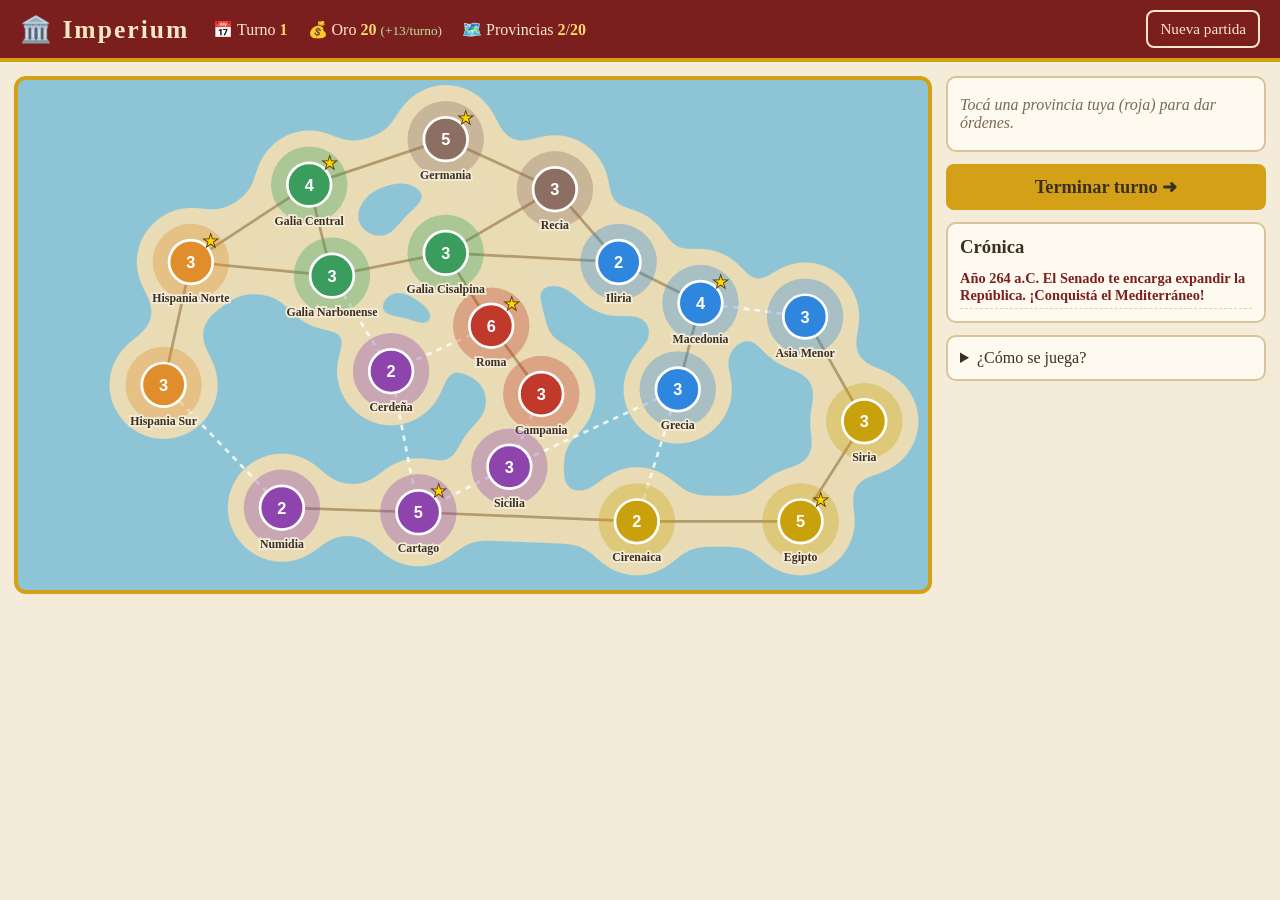
==== index.html @ 151c3be0 "Primera versión jugable de Imperium: conquista del Mediterráneo Co-Authored-By: Claude Opus 5.5 <nor" ====
<!DOCTYPE html>
<html lang="es">
<head>
  <meta charset="UTF-8">
  <meta name="viewport" content="width=device-width, initial-scale=1">
  <title>Imperium – Conquistá el Mediterráneo</title>
  <link rel="stylesheet" href="css/estilo.css">
</head>
<body>
  <header>
    <h1>🏛️ Imperium</h1>
    <div class="stats">
      <span>📅 Turno <b id="turno">1</b></span>
      <span>💰 Oro <b id="oro">0</b> <small id="ingreso"></small></span>
      <span>🗺️ Provincias <b id="cant-prov">0</b>/<b id="total-prov">0</b></span>
    </div>
    <button id="btn-nueva" class="secundario">Nueva partida</button>
  </header>

  <main>
    <section id="mapa-contenedor">
      <svg id="mapa" viewBox="0 0 1000 560" aria-label="Mapa del Mediterráneo"></svg>
    </section>

    <aside id="panel">
      <div id="info" class="caja">
        <p class="ayuda">Tocá una provincia para ver su información.</p>
      </div>

      <div id="acciones" class="caja oculto">
        <label>Legiones a mover: <b id="cant-valor">1</b></label>
        <input type="range" id="cantidad" min="1" max="1" value="1">
        <p class="ayuda">Ahora tocá una provincia vecina (resaltada) para moverte o atacar.</p>
        <div class="fila">
          <button id="btn-reclutar">Reclutar 1 legión (10 💰)</button>
          <button id="btn-reclutar5">Reclutar 5 (50 💰)</button>
        </div>
      </div>

      <button id="btn-turno" class="grande">Terminar turno ➜</button>

      <div class="caja">
        <h3>Crónica</h3>
        <ul id="log"></ul>
      </div>

      <details class="caja">
        <summary>¿Cómo se juega?</summary>
        <ul class="reglas">
          <li>Sos <b style="color:#c0392b">Roma</b>. Ganás si conquistás todas las provincias. Perdés si cae Roma.</li>
          <li>Tocá una provincia tuya, elegí cuántas legiones mandar y tocá una vecina.</li>
          <li>Si la vecina es tuya, las tropas se mueven. Si es enemiga, hay batalla.</li>
          <li>Siempre queda al menos 1 legión cuidando la provincia.</li>
          <li>Las tropas que se mueven o se reclutan descansan hasta el próximo turno.</li>
          <li>Las capitales (★) se defienden mejor, y Roma todavía más.</li>
          <li>Los primeros 2 turnos los enemigos solo se arman: aprovechá para organizarte.</li>
          <li>Al terminar el turno cobrás el oro de tus provincias y los enemigos actúan.</li>
        </ul>
      </details>
    </aside>
  </main>

  <div id="cartel" class="oculto">
    <div class="cartel-caja">
      <h2 id="cartel-titulo"></h2>
      <p id="cartel-texto"></p>
      <button id="cartel-btn">Jugar de nuevo</button>
    </div>
  </div>

  <script src="data/provincias.js"></script>
  <script src="js/juego.js"></script>
</body>
</html>
---- css/estilo.css ----
* { box-sizing: border-box; }

body {
  margin: 0;
  font-family: Georgia, "Times New Roman", serif;
  background: #f4ecd8;
  color: #3b2f22;
}

header {
  display: flex;
  align-items: center;
  gap: 24px;
  flex-wrap: wrap;
  padding: 10px 20px;
  background: #7b1e1e;
  color: #fbe9c6;
  border-bottom: 4px solid #d4a017;
}
header h1 { margin: 0; font-size: 1.6rem; letter-spacing: 2px; }
.stats { display: flex; gap: 20px; flex-wrap: wrap; flex: 1; }
.stats b { color: #ffd76a; }
.stats small { color: #b8e6a0; }

main {
  display: grid;
  grid-template-columns: 1fr 320px;
  gap: 14px;
  padding: 14px;
}
@media (max-width: 900px) {
  main { grid-template-columns: 1fr; }
}

#mapa-contenedor {
  background: #8ec5d6;
  border: 4px solid #d4a017;
  border-radius: 12px;
  overflow: hidden;
}
#mapa { width: 100%; height: auto; display: block; }

/* Mapa */
.ruta { stroke: #b39b6e; stroke-width: 3; }
.ruta.mar { stroke: #ffffff; stroke-dasharray: 6 6; opacity: .8; }
.prov { cursor: pointer; }
.prov .halo { opacity: .35; transition: opacity .2s; }
.prov:hover .halo { opacity: .6; }
.prov .ficha { stroke: #fff; stroke-width: 3; transition: stroke .2s; }
.prov .num { fill: #fff; font: bold 18px sans-serif; text-anchor: middle; dominant-baseline: central; pointer-events: none; }
.prov .nombre { fill: #3b2f22; font: bold 13px Georgia, serif; text-anchor: middle; pointer-events: none;
  paint-order: stroke; stroke: #f4ecd8; stroke-width: 4px; }
.prov .estrella { fill: #ffd700; font-size: 16px; text-anchor: middle; pointer-events: none;
  paint-order: stroke; stroke: #5a3d00; stroke-width: 2px; }
.prov.seleccionada .ficha { stroke: #ffd700; stroke-width: 6; }
.prov.objetivo .anillo { display: block; }
.anillo { display: none; fill: none; stroke: #ffd700; stroke-width: 3; stroke-dasharray: 8 5;
  animation: girar 4s linear infinite; transform-box: fill-box; transform-origin: center; }
@keyframes girar { to { transform: rotate(360deg); } }
.prov.atacada .ficha { animation: golpe .5s ease 2; }
@keyframes golpe { 50% { stroke: #ff3b3b; stroke-width: 8; } }

/* Panel */
#panel { display: flex; flex-direction: column; gap: 12px; }
.caja {
  background: #fffaf0;
  border: 2px solid #d9c39a;
  border-radius: 10px;
  padding: 12px;
}
.caja h3 { margin: 0 0 8px; }
.oculto { display: none !important; }
.ayuda { color: #7a6a55; font-style: italic; margin: 6px 0; }
.fila { display: flex; gap: 6px; flex-wrap: wrap; }
input[type=range] { width: 100%; accent-color: #7b1e1e; }

button {
  font-family: inherit;
  font-size: .95rem;
  padding: 8px 12px;
  border: none;
  border-radius: 8px;
  background: #7b1e1e;
  color: #fbe9c6;
  cursor: pointer;
}
button:hover:not(:disabled) { background: #9b2a2a; }
button:disabled { opacity: .45; cursor: not-allowed; }
button.grande { font-size: 1.15rem; padding: 12px; background: #d4a017; color: #3b2f22; font-weight: bold; }
button.grande:hover { background: #e8b52a; }
button.secundario { background: transparent; border: 2px solid #fbe9c6; }

#info h2 { margin: 0 0 6px; display: flex; align-items: center; gap: 8px; }
.punto { width: 14px; height: 14px; border-radius: 50%; display: inline-block; }

#log { list-style: none; margin: 0; padding: 0; max-height: 260px; overflow-y: auto; font-size: .9rem; }
#log li { padding: 4px 0; border-bottom: 1px dashed #e0d0b0; }
#log li.bien { color: #22783a; }
#log li.mal { color: #b02a2a; }
#log li.turno { font-weight: bold; color: #7b1e1e; }
.reglas { padding-left: 18px; font-size: .9rem; }

/* Cartel de victoria / derrota */
#cartel {
  position: fixed; inset: 0;
  background: rgba(0,0,0,.55);
  display: flex; align-items: center; justify-content: center;
}
.cartel-caja {
  background: #fffaf0; border: 4px solid #d4a017; border-radius: 14px;
  padding: 30px; text-align: center; max-width: 420px;
}
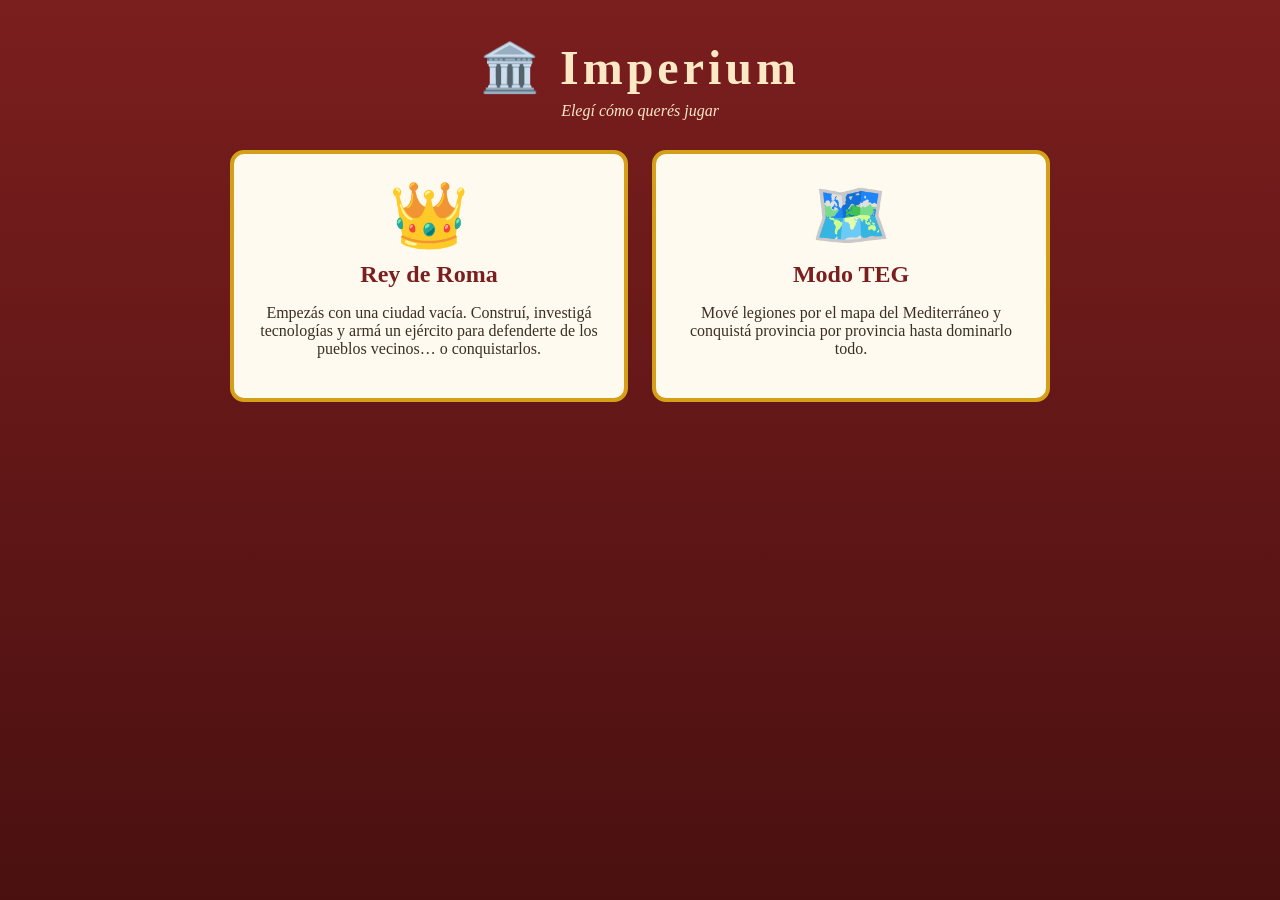
==== commit a1fce2a0: "Modo Rey de Roma: ciudad, edificios, tecnologías y ejército; menú de inicio Co-Authored-By: Claude O" ====
--- a/index.html
+++ b/index.html
@@ -3,72 +3,23 @@
 <head>
   <meta charset="UTF-8">
   <meta name="viewport" content="width=device-width, initial-scale=1">
-  <title>Imperium – Conquistá el Mediterráneo</title>
+  <title>Imperium</title>
   <link rel="stylesheet" href="css/estilo.css">
 </head>
-<body>
-  <header>
-    <h1>🏛️ Imperium</h1>
-    <div class="stats">
-      <span>📅 Turno <b id="turno">1</b></span>
-      <span>💰 Oro <b id="oro">0</b> <small id="ingreso"></small></span>
-      <span>🗺️ Provincias <b id="cant-prov">0</b>/<b id="total-prov">0</b></span>
-    </div>
-    <button id="btn-nueva" class="secundario">Nueva partida</button>
-  </header>
-
-  <main>
-    <section id="mapa-contenedor">
-      <svg id="mapa" viewBox="0 0 1000 560" aria-label="Mapa del Mediterráneo"></svg>
-    </section>
-
-    <aside id="panel">
-      <div id="info" class="caja">
-        <p class="ayuda">Tocá una provincia para ver su información.</p>
-      </div>
-
-      <div id="acciones" class="caja oculto">
-        <label>Legiones a mover: <b id="cant-valor">1</b></label>
-        <input type="range" id="cantidad" min="1" max="1" value="1">
-        <p class="ayuda">Ahora tocá una provincia vecina (resaltada) para moverte o atacar.</p>
-        <div class="fila">
-          <button id="btn-reclutar">Reclutar 1 legión (10 💰)</button>
-          <button id="btn-reclutar5">Reclutar 5 (50 💰)</button>
-        </div>
-      </div>
-
-      <button id="btn-turno" class="grande">Terminar turno ➜</button>
-
-      <div class="caja">
-        <h3>Crónica</h3>
-        <ul id="log"></ul>
-      </div>
-
-      <details class="caja">
-        <summary>¿Cómo se juega?</summary>
-        <ul class="reglas">
-          <li>Sos <b style="color:#c0392b">Roma</b>. Ganás si conquistás todas las provincias. Perdés si cae Roma.</li>
-          <li>Tocá una provincia tuya, elegí cuántas legiones mandar y tocá una vecina.</li>
-          <li>Si la vecina es tuya, las tropas se mueven. Si es enemiga, hay batalla.</li>
-          <li>Siempre queda al menos 1 legión cuidando la provincia.</li>
-          <li>Las tropas que se mueven o se reclutan descansan hasta el próximo turno.</li>
-          <li>Las capitales (★) se defienden mejor, y Roma todavía más.</li>
-          <li>Los primeros 2 turnos los enemigos solo se arman: aprovechá para organizarte.</li>
-          <li>Al terminar el turno cobrás el oro de tus provincias y los enemigos actúan.</li>
-        </ul>
-      </details>
-    </aside>
-  </main>
-
-  <div id="cartel" class="oculto">
-    <div class="cartel-caja">
-      <h2 id="cartel-titulo"></h2>
-      <p id="cartel-texto"></p>
-      <button id="cartel-btn">Jugar de nuevo</button>
-    </div>
+<body class="menu">
+  <h1 class="menu-titulo">🏛️ Imperium</h1>
+  <p class="menu-sub">Elegí cómo querés jugar</p>
+  <div class="modos">
+    <a class="modo" href="ciudad.html">
+      <span class="modo-icono">👑</span>
+      <h2>Rey de Roma</h2>
+      <p>Empezás con una ciudad vacía. Construí, investigá tecnologías y armá un ejército para defenderte de los pueblos vecinos… o conquistarlos.</p>
+    </a>
+    <a class="modo" href="teg.html">
+      <span class="modo-icono">🗺️</span>
+      <h2>Modo TEG</h2>
+      <p>Mové legiones por el mapa del Mediterráneo y conquistá provincia por provincia hasta dominarlo todo.</p>
+    </a>
   </div>
-
-  <script src="data/provincias.js"></script>
-  <script src="js/juego.js"></script>
 </body>
 </html>
--- a/css/estilo.css
+++ b/css/estilo.css
@@ -110,3 +110,19 @@
   background: #fffaf0; border: 4px solid #d4a017; border-radius: 14px;
   padding: 30px; text-align: center; max-width: 420px;
 }
+
+/* Botón para volver al menú */
+a.volver { color: #fbe9c6; text-decoration: none; font-size: 1.4rem; padding: 0 6px; }
+a.volver:hover { color: #ffd76a; }
+
+/* Menú de inicio */
+body.menu { min-height: 100vh; display: flex; flex-direction: column; align-items: center; padding: 40px 16px;
+  background: linear-gradient(#7b1e1e, #4a1010); color: #fbe9c6; }
+.menu-titulo { font-size: 3rem; margin: 0; letter-spacing: 4px; }
+.menu-sub { font-style: italic; margin: 6px 0 30px; }
+.modos { display: flex; gap: 24px; flex-wrap: wrap; justify-content: center; max-width: 820px; }
+.modo { flex: 1 1 300px; background: #fffaf0; color: #3b2f22; text-decoration: none; text-align: center;
+  border: 4px solid #d4a017; border-radius: 14px; padding: 24px; transition: transform .15s; }
+.modo:hover { transform: translateY(-4px) scale(1.02); }
+.modo-icono { font-size: 4rem; }
+.modo h2 { margin: 8px 0; color: #7b1e1e; }
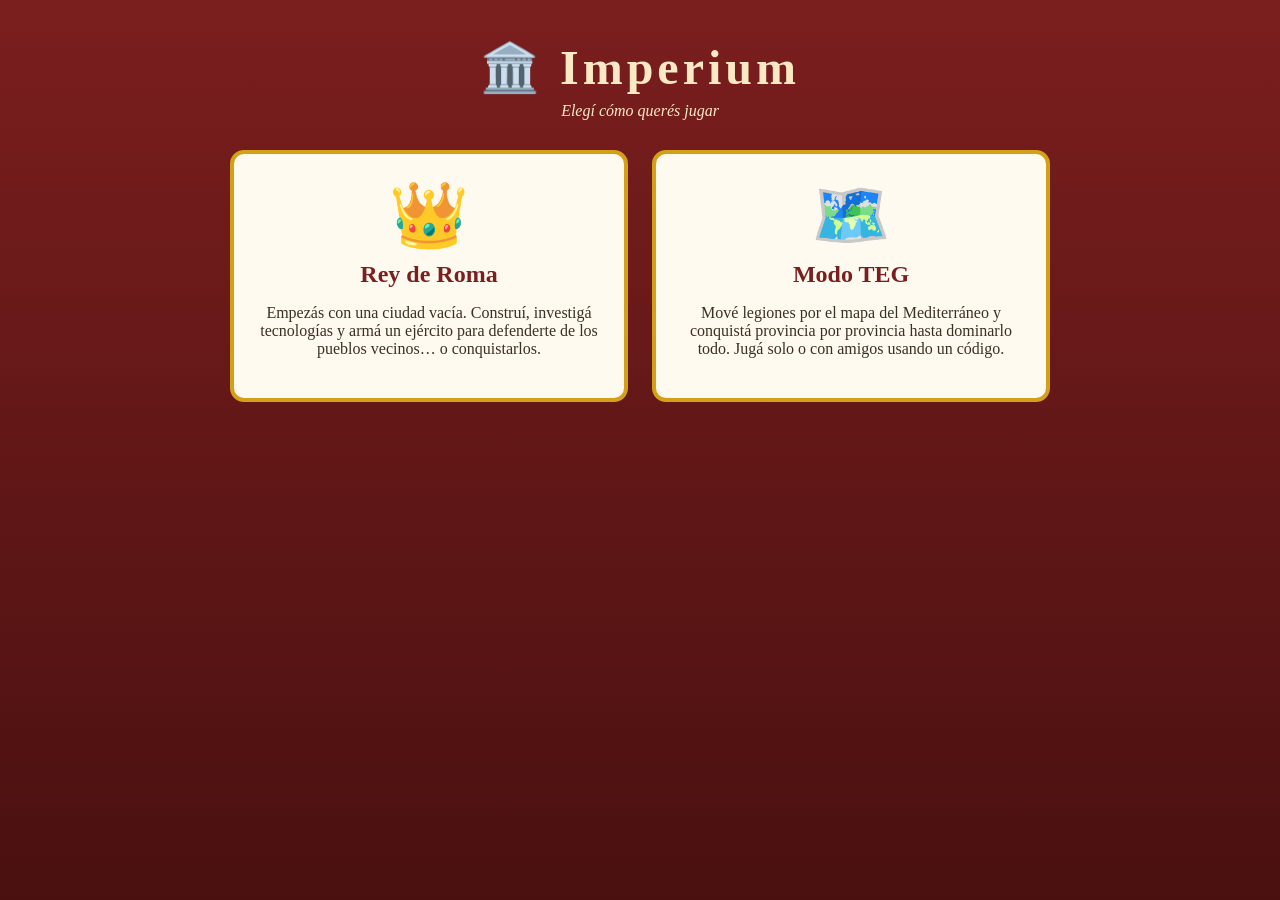
==== commit cd4d7b32: "Modo TEG: jugar con amigos usando un código de sala Co-Authored-By: Claude Opus 5.5 <noreply@anthrop" ====
--- a/index.html
+++ b/index.html
@@ -4,7 +4,10 @@
   <meta charset="UTF-8">
   <meta name="viewport" content="width=device-width, initial-scale=1">
   <title>Imperium</title>
-  <link rel="stylesheet" href="css/estilo.css">
+  <!-- Se cargan con la hora en la dirección para que el navegador nunca use copias viejas de los archivos -->
+  <script>
+    for (const f of ["css/estilo.css"]) document.write(`<link rel="stylesheet" href="${f}?v=${Date.now()}">`);
+  </script>
 </head>
 <body class="menu">
   <h1 class="menu-titulo">🏛️ Imperium</h1>
@@ -18,7 +21,7 @@
     <a class="modo" href="teg.html">
       <span class="modo-icono">🗺️</span>
       <h2>Modo TEG</h2>
-      <p>Mové legiones por el mapa del Mediterráneo y conquistá provincia por provincia hasta dominarlo todo.</p>
+      <p>Mové legiones por el mapa del Mediterráneo y conquistá provincia por provincia hasta dominarlo todo. Jugá solo o con amigos usando un código.</p>
     </a>
   </div>
 </body>
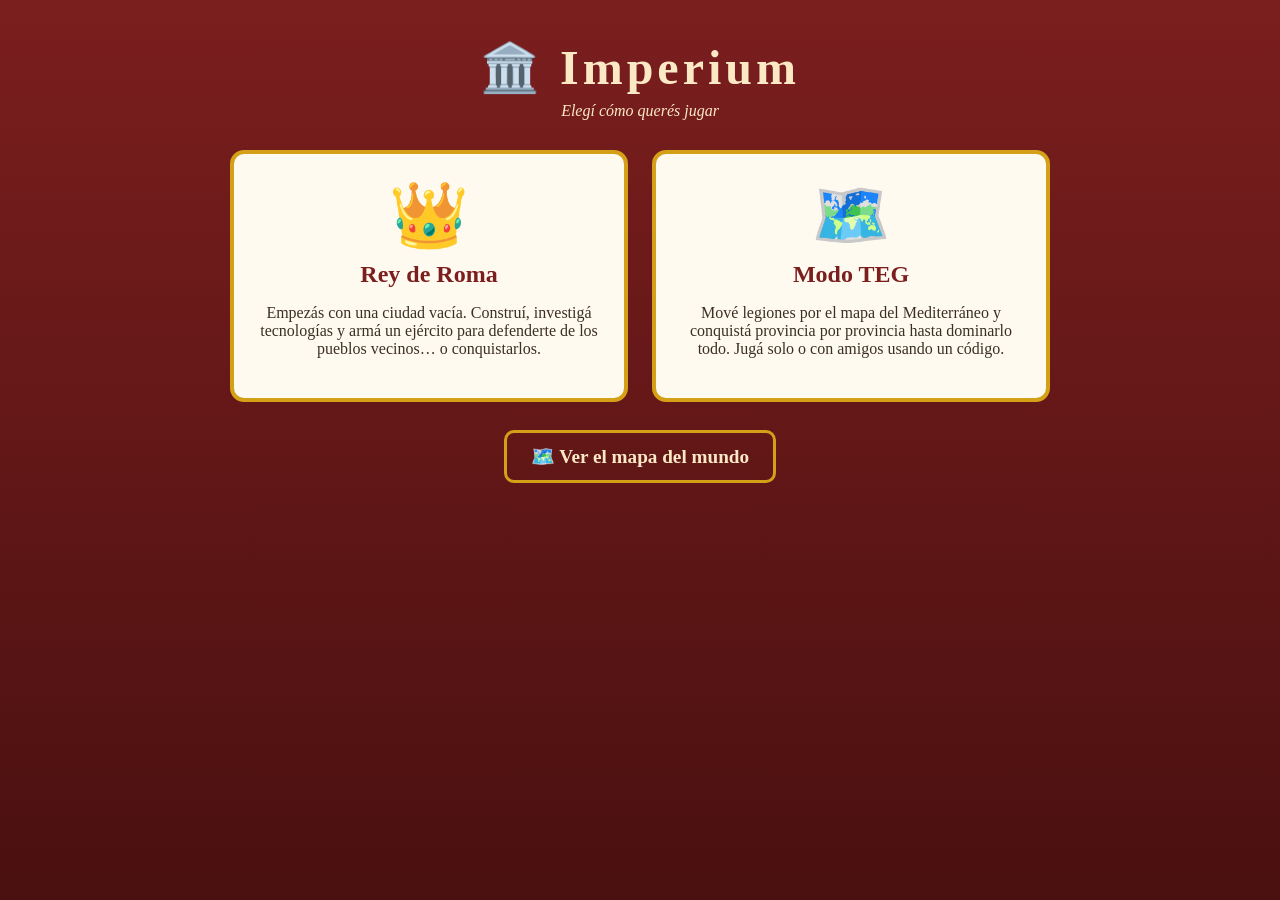
==== commit 91ea55de: "Botón en el menú para ver el mapa del mundo antes de jugar Co-Authored-By: Claude Opus 5.5 <noreply@" ====
--- a/index.html
+++ b/index.html
@@ -24,5 +24,6 @@
       <p>Mové legiones por el mapa del Mediterráneo y conquistá provincia por provincia hasta dominarlo todo. Jugá solo o con amigos usando un código.</p>
     </a>
   </div>
+  <a class="ver-mapa" href="ciudad.html?ver=mapa">🗺️ Ver el mapa del mundo</a>
 </body>
 </html>
